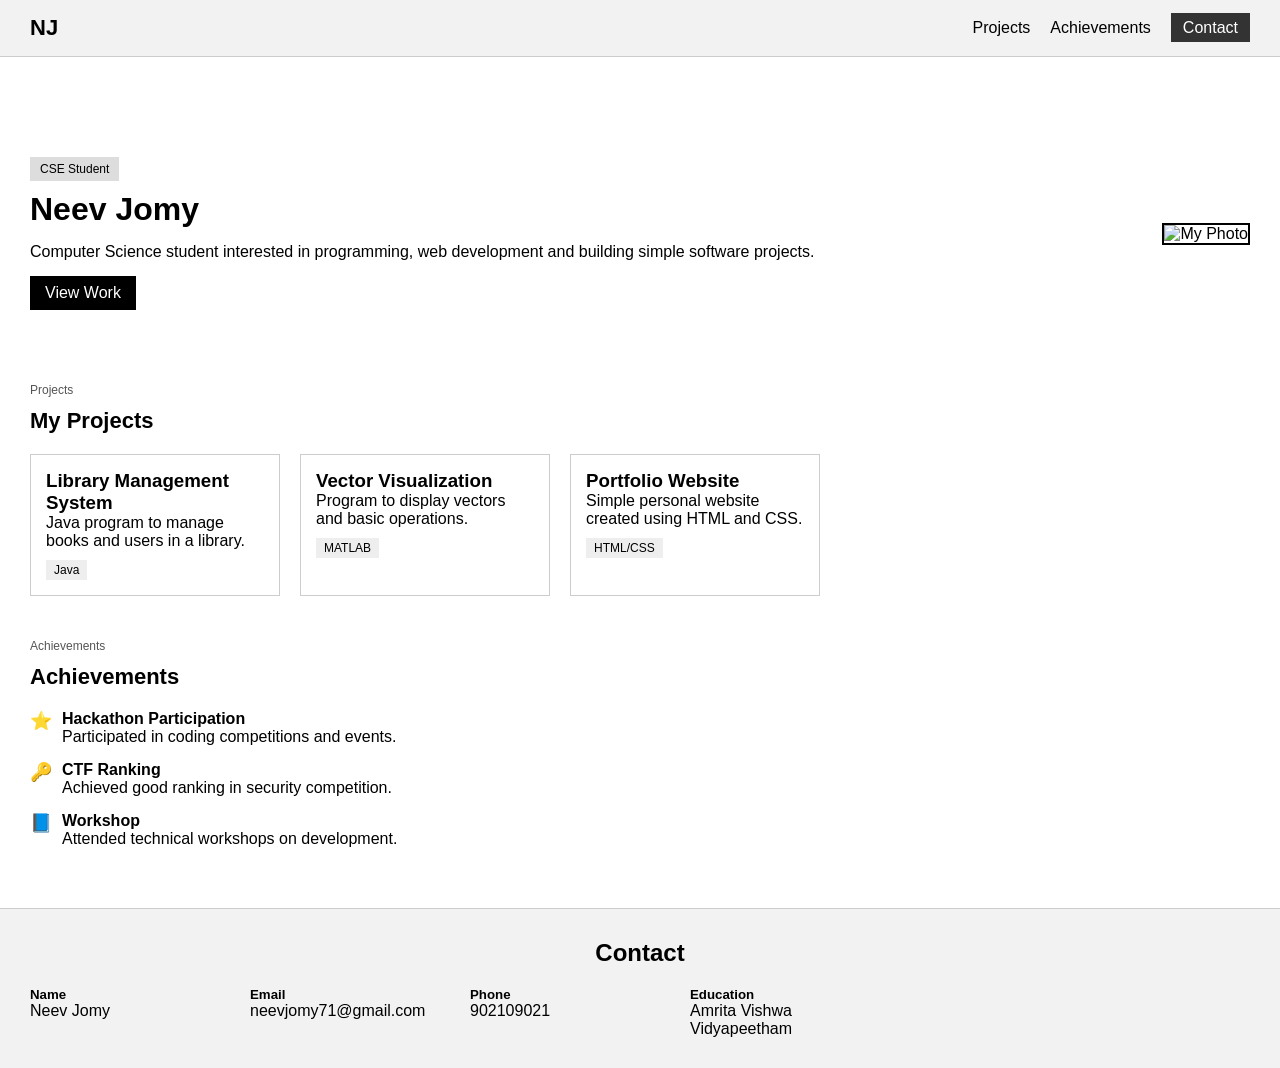
==== index.html @ f5a124c9 "Add files via upload" ====
<!DOCTYPE html>
<html lang="en">
<head>
    <meta charset="UTF-8">
    <meta name="viewport" content="width=device-width, initial-scale=1.0">
    <title>Neev Jomy | Portfolio</title>

    <link rel="stylesheet" href="stylesheet.css">
</head>

<body>

    <!-- NAVBAR -->
    <nav class="navbar">
        <div class="nav-container">
            <div class="logo">NJ</div>

            <ul class="nav-links">
                <li><a href="#projects" class="nav-item">Projects</a></li>
                <li><a href="#achievements" class="nav-item">Achievements</a></li>
                <li><a href="#contact" class="nav-btn">Contact</a></li>
            </ul>
        </div>
    </nav>

    <!-- HERO -->
    <header class="hero">
        <div class="hero-inner">

            <div class="hero-text">
                <span class="badge">CSE Student</span>

                <h1>Neev Jomy</h1>

                <p>
                    Computer Science student interested in programming, web development 
                    and building simple software projects.
                </p>

                <a href="#projects" class="btn-primary">View Work</a>
            </div>

            <div class="hero-image">
                <div class="image-border">
                    <img src="me.jpg" alt="My Photo">
                </div>
            </div>

        </div>
    </header>

    <!-- MAIN -->
    <main class="container">

        <!-- PROJECTS -->
        <section id="projects" class="glass-section">
            <span class="section-label">Projects</span>
            <h2 class="main-title">My Projects</h2>

            <div class="project-grid">

                <div class="project-card">
                    <h3>Library Management System</h3>
                    <p>Java program to manage books and users in a library.</p>
                    <span class="tech-tag">Java</span>
                </div>

                <div class="project-card">
                    <h3>Vector Visualization</h3>
                    <p>Program to display vectors and basic operations.</p>
                    <span class="tech-tag">MATLAB</span>
                </div>

                <div class="project-card">
                    <h3>Portfolio Website</h3>
                    <p>Simple personal website created using HTML and CSS.</p>
                    <span class="tech-tag">HTML/CSS</span>
                </div>

            </div>
        </section>

        <!-- ACHIEVEMENTS -->
        <section id="achievements" class="glass-section">
            <span class="section-label">Achievements</span>
            <h2 class="main-title">Achievements</h2>

            <div class="achievement-item">
                <div class="ach-icon">⭐</div>
                <div>
                    <h4>Hackathon Participation</h4>
                    <p>Participated in coding competitions and events.</p>
                </div>
            </div>

            <div class="achievement-item">
                <div class="ach-icon">🔑</div>
                <div>
                    <h4>CTF Ranking</h4>
                    <p>Achieved good ranking in security competition.</p>
                </div>
            </div>

            <div class="achievement-item">
                <div class="ach-icon">📘</div>
                <div>
                    <h4>Workshop</h4>
                    <p>Attended technical workshops on development.</p>
                </div>
            </div>

        </section>

    </main>

    <!-- FOOTER -->
    <footer id="contact">
        <h2>Contact</h2>

        <div class="contact-details">

            <div class="detail-box">
                <h5>Name</h5>
                <p>Neev Jomy</p>
            </div>

            <div class="detail-box">
                <h5>Email</h5>
                <a href="mailto:neevjomy71@gmail.com" class="contact-link">
                    neevjomy71@gmail.com
                </a>
            </div>

            <div class="detail-box">
                <h5>Phone</h5>
                <p>902109021</p>
            </div>

            <div class="detail-box">
                <h5>Education</h5>
                <p>Amrita Vishwa Vidyapeetham</p>
            </div>

        </div>
    </footer>

</body>
</html>
---- stylesheet.css ----
* {
    margin: 0;
    padding: 0;
    box-sizing: border-box;
}

body {
    font-family: Arial, sans-serif;
    background-color: #ffffff;
    color: #000000;
}

/* NAVBAR */
.navbar {
    background-color: #f2f2f2;
    padding: 15px 30px;
    border-bottom: 1px solid #ccc;
}

.nav-container {
    display: flex;
    justify-content: space-between;
    align-items: center;
}

.logo {
    font-size: 22px;
    font-weight: bold;
}

.nav-links {
    list-style: none;
    display: flex;
    gap: 20px;
}

.nav-item {
    text-decoration: none;
    color: #000;
}

.nav-btn {
    text-decoration: none;
    background-color: #333;
    color: #fff;
    padding: 6px 12px;
}

/* HERO */
.hero {
    padding: 100px 30px 50px;
}

.hero-inner {
    display: flex;
    justify-content: space-between;
    align-items: center;
}

.hero-text h1 {
    font-size: 32px;
}

.badge {
    display: inline-block;
    background-color: #ddd;
    padding: 5px 10px;
    margin-bottom: 10px;
    font-size: 12px;
}

.hero-text p {
    margin: 15px 0;
}

.btn-primary {
    display: inline-block;
    background-color: #000;
    color: #fff;
    padding: 8px 15px;
    text-decoration: none;
}

/* IMAGE */
.image-border img {
    width: 200px;
    border: 2px solid #000;
}

/* SECTIONS */
.container {
    padding: 20px 30px;
}

.glass-section {
    margin-bottom: 40px;
}

.section-label {
    font-size: 12px;
    color: #555;
}

.main-title {
    font-size: 22px;
    margin: 10px 0 20px;
}

/* PROJECTS */
.project-grid {
    display: flex;
    gap: 20px;
    flex-wrap: wrap;
}

.project-card {
    border: 1px solid #ccc;
    padding: 15px;
    width: 250px;
}

.tech-tag {
    display: inline-block;
    margin-top: 10px;
    font-size: 12px;
    background-color: #eee;
    padding: 3px 8px;
}

/* ACHIEVEMENTS */
.achievement-item {
    display: flex;
    gap: 10px;
    margin-bottom: 15px;
}

.ach-icon {
    font-size: 18px;
}

/* FOOTER */
footer {
    background-color: #f2f2f2;
    padding: 30px;
    text-align: center;
    border-top: 1px solid #ccc;
}

.contact-details {
    display: flex;
    flex-wrap: wrap;
    gap: 20px;
    margin-top: 20px;
    text-align: left;
}

.detail-box {
    width: 200px;
}

.contact-link {
    text-decoration: none;
    color: #000;
}
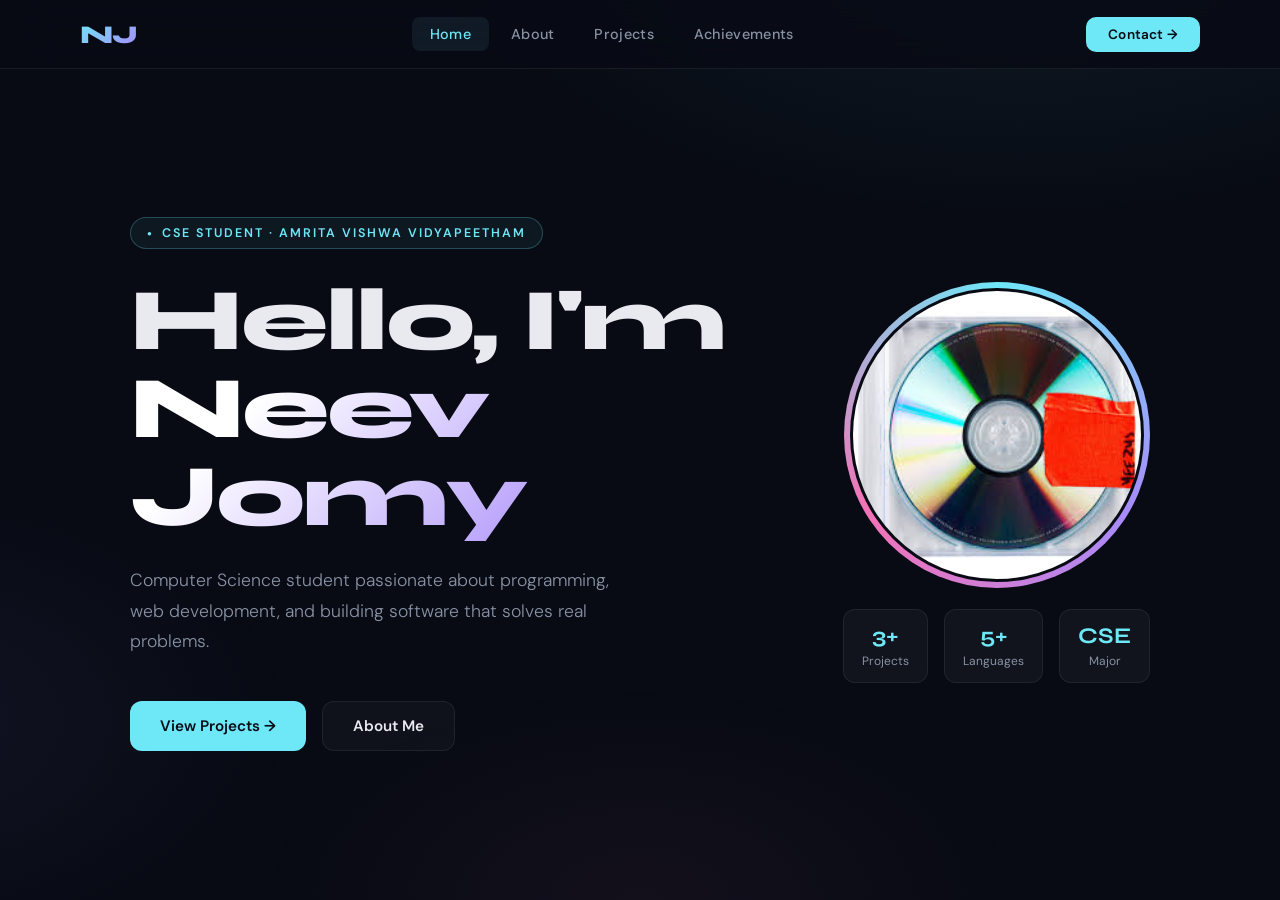
==== commit 3be492df: "Rename index (1).html to index.html" ====
--- a/index.html
+++ b/index.html
@@ -1,148 +1,928 @@
-<!DOCTYPE html>
-<html lang="en">
-<head>
-    <meta charset="UTF-8">
-    <meta name="viewport" content="width=device-width, initial-scale=1.0">
-    <title>Neev Jomy | Portfolio</title>
-
-    <link rel="stylesheet" href="stylesheet.css">
-</head>
-
-<body>
-
-    <!-- NAVBAR -->
-    <nav class="navbar">
-        <div class="nav-container">
-            <div class="logo">NJ</div>
-
-            <ul class="nav-links">
-                <li><a href="#projects" class="nav-item">Projects</a></li>
-                <li><a href="#achievements" class="nav-item">Achievements</a></li>
-                <li><a href="#contact" class="nav-btn">Contact</a></li>
-            </ul>
-        </div>
-    </nav>
-
-    <!-- HERO -->
-    <header class="hero">
-        <div class="hero-inner">
-
-            <div class="hero-text">
-                <span class="badge">CSE Student</span>
-
-                <h1>Neev Jomy</h1>
-
-                <p>
-                    Computer Science student interested in programming, web development 
-                    and building simple software projects.
-                </p>
-
-                <a href="#projects" class="btn-primary">View Work</a>
-            </div>
-
-            <div class="hero-image">
-                <div class="image-border">
-                    <img src="me.jpg" alt="My Photo">
-                </div>
-            </div>
-
-        </div>
-    </header>
-
-    <!-- MAIN -->
-    <main class="container">
-
-        <!-- PROJECTS -->
-        <section id="projects" class="glass-section">
-            <span class="section-label">Projects</span>
-            <h2 class="main-title">My Projects</h2>
-
-            <div class="project-grid">
-
-                <div class="project-card">
-                    <h3>Library Management System</h3>
-                    <p>Java program to manage books and users in a library.</p>
-                    <span class="tech-tag">Java</span>
-                </div>
-
-                <div class="project-card">
-                    <h3>Vector Visualization</h3>
-                    <p>Program to display vectors and basic operations.</p>
-                    <span class="tech-tag">MATLAB</span>
-                </div>
-
-                <div class="project-card">
-                    <h3>Portfolio Website</h3>
-                    <p>Simple personal website created using HTML and CSS.</p>
-                    <span class="tech-tag">HTML/CSS</span>
-                </div>
-
-            </div>
-        </section>
-
-        <!-- ACHIEVEMENTS -->
-        <section id="achievements" class="glass-section">
-            <span class="section-label">Achievements</span>
-            <h2 class="main-title">Achievements</h2>
-
-            <div class="achievement-item">
-                <div class="ach-icon">⭐</div>
-                <div>
-                    <h4>Hackathon Participation</h4>
-                    <p>Participated in coding competitions and events.</p>
-                </div>
-            </div>
-
-            <div class="achievement-item">
-                <div class="ach-icon">🔑</div>
-                <div>
-                    <h4>CTF Ranking</h4>
-                    <p>Achieved good ranking in security competition.</p>
-                </div>
-            </div>
-
-            <div class="achievement-item">
-                <div class="ach-icon">📘</div>
-                <div>
-                    <h4>Workshop</h4>
-                    <p>Attended technical workshops on development.</p>
-                </div>
-            </div>
-
-        </section>
-
-    </main>
-
-    <!-- FOOTER -->
-    <footer id="contact">
-        <h2>Contact</h2>
-
-        <div class="contact-details">
-
-            <div class="detail-box">
-                <h5>Name</h5>
-                <p>Neev Jomy</p>
-            </div>
-
-            <div class="detail-box">
-                <h5>Email</h5>
-                <a href="mailto:neevjomy71@gmail.com" class="contact-link">
-                    neevjomy71@gmail.com
-                </a>
-            </div>
-
-            <div class="detail-box">
-                <h5>Phone</h5>
-                <p>902109021</p>
-            </div>
-
-            <div class="detail-box">
-                <h5>Education</h5>
-                <p>Amrita Vishwa Vidyapeetham</p>
-            </div>
-
-        </div>
-    </footer>
-
-</body>
-</html>+<!DOCTYPE html>
+<html lang="en">
+<head>
+  <meta charset="UTF-8">
+  <meta name="viewport" content="width=device-width, initial-scale=1.0">
+  <title>Neev Jomy | Portfolio</title>
+  <link rel="preconnect" href="https://fonts.googleapis.com">
+  <link rel="preconnect" href="https://fonts.gstatic.com" crossorigin>
+  <link href="https://fonts.googleapis.com/css2?family=Syne:wght@400;600;700;800&family=DM+Sans:ital,wght@0,300;0,400;0,500;1,300&display=swap" rel="stylesheet">
+  <style>
+    :root {
+      --bg: #080b14;
+      --surface: rgba(255,255,255,0.03);
+      --border: rgba(255,255,255,0.07);
+      --accent: #6ee7f7;
+      --accent2: #a78bfa;
+      --accent3: #f472b6;
+      --text: #e8eaf0;
+      --muted: #8892a4;
+      --card: rgba(255,255,255,0.04);
+    }
+
+    * { margin: 0; padding: 0; box-sizing: border-box; }
+
+    html { scroll-behavior: smooth; }
+
+    body {
+      font-family: 'DM Sans', sans-serif;
+      background: var(--bg);
+      color: var(--text);
+      min-height: 100vh;
+      overflow-x: hidden;
+    }
+
+    /* Background mesh */
+    body::before {
+      content: '';
+      position: fixed;
+      inset: 0;
+      background:
+        radial-gradient(ellipse 80% 60% at 80% -10%, rgba(110,231,247,0.08) 0%, transparent 60%),
+        radial-gradient(ellipse 60% 50% at -10% 80%, rgba(167,139,250,0.07) 0%, transparent 55%),
+        radial-gradient(ellipse 50% 40% at 50% 100%, rgba(244,114,182,0.05) 0%, transparent 60%);
+      pointer-events: none;
+      z-index: 0;
+    }
+
+    /* ── NAVBAR ── */
+    nav {
+      position: fixed;
+      top: 0; width: 100%;
+      z-index: 1000;
+      backdrop-filter: blur(24px);
+      background: rgba(8,11,20,0.8);
+      border-bottom: 1px solid var(--border);
+    }
+
+    .nav-inner {
+      max-width: 1200px;
+      margin: 0 auto;
+      padding: 0 40px;
+      height: 68px;
+      display: flex;
+      align-items: center;
+      justify-content: space-between;
+    }
+
+    .logo {
+      font-family: 'Syne', sans-serif;
+      font-weight: 800;
+      font-size: 1.6rem;
+      letter-spacing: -1px;
+      background: linear-gradient(135deg, var(--accent), var(--accent2));
+      -webkit-background-clip: text;
+      -webkit-text-fill-color: transparent;
+    }
+
+    .nav-links {
+      display: flex;
+      gap: 4px;
+      list-style: none;
+    }
+
+    .nav-links button {
+      background: none;
+      border: none;
+      cursor: pointer;
+      font-family: 'DM Sans', sans-serif;
+      font-size: 0.9rem;
+      font-weight: 500;
+      color: var(--muted);
+      padding: 8px 18px;
+      border-radius: 8px;
+      transition: all 0.2s;
+      letter-spacing: 0.3px;
+    }
+
+    .nav-links button:hover { color: var(--text); background: var(--surface); }
+    .nav-links button.active { color: var(--accent); background: rgba(110,231,247,0.08); }
+
+    .nav-contact {
+      font-family: 'DM Sans', sans-serif;
+      font-size: 0.85rem;
+      font-weight: 600;
+      color: var(--bg);
+      background: var(--accent);
+      padding: 9px 22px;
+      border-radius: 10px;
+      text-decoration: none;
+      transition: all 0.2s;
+      letter-spacing: 0.2px;
+    }
+
+    .nav-contact:hover { opacity: 0.85; transform: translateY(-1px); }
+
+    /* ── PAGES ── */
+    .page { display: none; padding-top: 68px; position: relative; z-index: 1; }
+    .page.active { display: block; }
+
+    .wrap { max-width: 1100px; margin: 0 auto; padding: 0 40px; }
+
+    /* ── HOME PAGE ── */
+    .home-hero {
+      min-height: calc(100vh - 68px);
+      display: flex;
+      align-items: center;
+      padding: 60px 40px;
+      max-width: 1100px;
+      margin: 0 auto;
+      gap: 80px;
+    }
+
+    .hero-left { flex: 1; }
+
+    .hero-tag {
+      display: inline-flex;
+      align-items: center;
+      gap: 8px;
+      font-size: 0.78rem;
+      font-weight: 600;
+      letter-spacing: 2px;
+      text-transform: uppercase;
+      color: var(--accent);
+      border: 1px solid rgba(110,231,247,0.25);
+      background: rgba(110,231,247,0.06);
+      padding: 7px 16px;
+      border-radius: 40px;
+      margin-bottom: 28px;
+    }
+
+    .hero-tag::before { content: '●'; font-size: 0.5rem; }
+
+    h1.hero-name {
+      font-family: 'Syne', sans-serif;
+      font-size: clamp(3.2rem, 7vw, 5.5rem);
+      font-weight: 800;
+      line-height: 1.0;
+      letter-spacing: -2px;
+      margin-bottom: 24px;
+    }
+
+    h1.hero-name span {
+      display: block;
+      background: linear-gradient(135deg, #fff 20%, var(--accent2) 80%);
+      -webkit-background-clip: text;
+      -webkit-text-fill-color: transparent;
+    }
+
+    .hero-desc {
+      font-size: 1.1rem;
+      color: var(--muted);
+      line-height: 1.75;
+      max-width: 480px;
+      margin-bottom: 44px;
+      font-weight: 300;
+    }
+
+    .hero-actions { display: flex; gap: 16px; flex-wrap: wrap; }
+
+    .btn-main {
+      display: inline-flex;
+      align-items: center;
+      gap: 8px;
+      font-family: 'DM Sans', sans-serif;
+      font-weight: 600;
+      font-size: 0.95rem;
+      color: var(--bg);
+      background: var(--accent);
+      padding: 14px 30px;
+      border-radius: 12px;
+      text-decoration: none;
+      border: none;
+      cursor: pointer;
+      transition: all 0.25s;
+    }
+
+    .btn-main:hover { transform: translateY(-2px); box-shadow: 0 12px 30px rgba(110,231,247,0.25); }
+
+    .btn-ghost {
+      display: inline-flex;
+      align-items: center;
+      gap: 8px;
+      font-family: 'DM Sans', sans-serif;
+      font-weight: 600;
+      font-size: 0.95rem;
+      color: var(--text);
+      background: var(--surface);
+      border: 1px solid var(--border);
+      padding: 14px 30px;
+      border-radius: 12px;
+      text-decoration: none;
+      cursor: pointer;
+      transition: all 0.25s;
+    }
+
+    .btn-ghost:hover { border-color: var(--accent2); color: var(--accent2); transform: translateY(-2px); }
+
+    /* Profile photo */
+    .hero-right {
+      flex-shrink: 0;
+      display: flex;
+      flex-direction: column;
+      align-items: center;
+      gap: 24px;
+    }
+
+    .photo-frame {
+      position: relative;
+      width: 300px;
+      height: 300px;
+    }
+
+    .photo-frame::before {
+      content: '';
+      position: absolute;
+      inset: -3px;
+      border-radius: 50%;
+      background: conic-gradient(from 0deg, var(--accent), var(--accent2), var(--accent3), var(--accent));
+      animation: spin 6s linear infinite;
+    }
+
+    @keyframes spin { to { transform: rotate(360deg); } }
+
+    .photo-frame::after {
+      content: '';
+      position: absolute;
+      inset: 3px;
+      border-radius: 50%;
+      background: var(--bg);
+    }
+
+    .photo-frame img, .photo-placeholder {
+      position: absolute;
+      inset: 6px;
+      width: calc(100% - 12px);
+      height: calc(100% - 12px);
+      border-radius: 50%;
+      object-fit: cover;
+      z-index: 1;
+    }
+
+    .photo-placeholder {
+      background: linear-gradient(135deg, #1a1f35, #0f1628);
+      display: flex;
+      flex-direction: column;
+      align-items: center;
+      justify-content: center;
+      gap: 10px;
+      color: var(--muted);
+      font-size: 0.8rem;
+      text-align: center;
+    }
+
+    .photo-placeholder svg { width: 52px; opacity: 0.4; }
+
+    /* Quick stats */
+    .quick-stats {
+      display: flex;
+      gap: 16px;
+    }
+
+    .stat-chip {
+      background: var(--card);
+      border: 1px solid var(--border);
+      border-radius: 12px;
+      padding: 12px 18px;
+      text-align: center;
+    }
+
+    .stat-chip strong {
+      display: block;
+      font-family: 'Syne', sans-serif;
+      font-size: 1.4rem;
+      font-weight: 700;
+      color: var(--accent);
+    }
+
+    .stat-chip span { font-size: 0.75rem; color: var(--muted); }
+
+    /* ── ABOUT PAGE ── */
+    .page-header {
+      padding: 70px 0 50px;
+      border-bottom: 1px solid var(--border);
+      margin-bottom: 60px;
+    }
+
+    .page-tag {
+      font-size: 0.75rem;
+      letter-spacing: 3px;
+      text-transform: uppercase;
+      color: var(--accent);
+      font-weight: 700;
+      margin-bottom: 14px;
+    }
+
+    h2.page-title {
+      font-family: 'Syne', sans-serif;
+      font-size: clamp(2.2rem, 5vw, 3.5rem);
+      font-weight: 800;
+      letter-spacing: -1.5px;
+      line-height: 1.1;
+    }
+
+    .about-grid {
+      display: grid;
+      grid-template-columns: 1fr 1fr;
+      gap: 50px;
+      align-items: start;
+      padding-bottom: 80px;
+    }
+
+    .about-photo-wrap { position: relative; }
+
+    .about-img {
+      width: 100%;
+      aspect-ratio: 4/5;
+      border-radius: 28px;
+      object-fit: cover;
+      background: linear-gradient(135deg, #1a1f35, #0f1628);
+      display: flex;
+      align-items: center;
+      justify-content: center;
+      overflow: hidden;
+      border: 1px solid var(--border);
+    }
+
+    .about-img-placeholder {
+      width: 100%;
+      aspect-ratio: 4/5;
+      border-radius: 28px;
+      background: linear-gradient(135deg, #12172b, #0e1322);
+      border: 1px solid var(--border);
+      display: flex;
+      flex-direction: column;
+      align-items: center;
+      justify-content: center;
+      gap: 14px;
+      color: var(--muted);
+      font-size: 0.85rem;
+    }
+
+    .about-img-placeholder svg { width: 60px; opacity: 0.35; }
+
+    .about-img-badge {
+      position: absolute;
+      bottom: -18px;
+      left: 50%;
+      transform: translateX(-50%);
+      background: var(--accent);
+      color: var(--bg);
+      padding: 10px 24px;
+      border-radius: 40px;
+      font-weight: 700;
+      font-size: 0.85rem;
+      white-space: nowrap;
+    }
+
+    .about-content { padding-top: 10px; }
+
+    .about-content h3 {
+      font-family: 'Syne', sans-serif;
+      font-size: 1.6rem;
+      font-weight: 700;
+      margin-bottom: 18px;
+    }
+
+    .about-content p {
+      color: var(--muted);
+      line-height: 1.8;
+      margin-bottom: 16px;
+      font-weight: 300;
+      font-size: 1.02rem;
+    }
+
+    .info-list { list-style: none; margin-top: 30px; }
+
+    .info-list li {
+      display: flex;
+      gap: 14px;
+      padding: 14px 0;
+      border-bottom: 1px solid var(--border);
+      font-size: 0.95rem;
+    }
+
+    .info-list li:last-child { border-bottom: none; }
+    .info-list li strong { color: var(--muted); font-weight: 500; min-width: 100px; }
+
+    /* Languages/Skills section */
+    .skills-section { padding-bottom: 80px; }
+
+    .skills-section h3 {
+      font-family: 'Syne', sans-serif;
+      font-size: 1.6rem;
+      font-weight: 700;
+      margin-bottom: 36px;
+      letter-spacing: -0.5px;
+    }
+
+    .lang-grid {
+      display: grid;
+      grid-template-columns: repeat(auto-fill, minmax(140px, 1fr));
+      gap: 18px;
+    }
+
+    .lang-card {
+      background: var(--card);
+      border: 1px solid var(--border);
+      border-radius: 18px;
+      padding: 28px 16px 20px;
+      text-align: center;
+      transition: all 0.25s;
+      cursor: default;
+    }
+
+    .lang-card:hover {
+      border-color: var(--accent);
+      transform: translateY(-4px);
+      box-shadow: 0 12px 30px rgba(0,0,0,0.3);
+    }
+
+    .lang-logo {
+      width: 52px;
+      height: 52px;
+      margin: 0 auto 14px;
+      display: flex;
+      align-items: center;
+      justify-content: center;
+    }
+
+    .lang-logo img {
+      width: 100%;
+      height: 100%;
+      object-fit: contain;
+    }
+
+    .lang-name {
+      font-family: 'Syne', sans-serif;
+      font-size: 0.85rem;
+      font-weight: 700;
+      letter-spacing: 0.5px;
+    }
+
+    .lang-level {
+      font-size: 0.72rem;
+      color: var(--muted);
+      margin-top: 4px;
+    }
+
+    /* ── PROJECTS PAGE ── */
+    .project-grid {
+      display: grid;
+      grid-template-columns: repeat(auto-fill, minmax(320px, 1fr));
+      gap: 24px;
+      padding-bottom: 80px;
+    }
+
+    .proj-card {
+      background: var(--card);
+      border: 1px solid var(--border);
+      border-radius: 20px;
+      padding: 32px;
+      transition: all 0.25s;
+      display: flex;
+      flex-direction: column;
+    }
+
+    .proj-card:hover {
+      border-color: rgba(110,231,247,0.3);
+      transform: translateY(-6px);
+      box-shadow: 0 20px 40px rgba(0,0,0,0.4);
+    }
+
+    .proj-icon {
+      width: 48px;
+      height: 48px;
+      border-radius: 14px;
+      display: flex;
+      align-items: center;
+      justify-content: center;
+      font-size: 1.4rem;
+      margin-bottom: 20px;
+    }
+
+    .proj-card h3 {
+      font-family: 'Syne', sans-serif;
+      font-size: 1.15rem;
+      font-weight: 700;
+      margin-bottom: 10px;
+      letter-spacing: -0.3px;
+    }
+
+    .proj-card p { color: var(--muted); font-size: 0.92rem; line-height: 1.65; flex: 1; }
+
+    .proj-footer {
+      display: flex;
+      align-items: center;
+      justify-content: space-between;
+      margin-top: 24px;
+    }
+
+    .tag {
+      display: inline-flex;
+      align-items: center;
+      gap: 6px;
+      font-size: 0.75rem;
+      font-weight: 600;
+      padding: 5px 12px;
+      border-radius: 8px;
+      letter-spacing: 0.3px;
+    }
+
+    .tag img { width: 14px; height: 14px; object-fit: contain; }
+
+    .tag.java { background: rgba(237,108,2,0.12); color: #fb923c; }
+    .tag.matlab { background: rgba(110,231,247,0.1); color: var(--accent); }
+    .tag.web { background: rgba(167,139,250,0.1); color: var(--accent2); }
+
+    /* ── ACHIEVEMENTS PAGE ── */
+    .ach-list { padding-bottom: 80px; }
+
+    .ach-card {
+      display: flex;
+      gap: 28px;
+      align-items: flex-start;
+      background: var(--card);
+      border: 1px solid var(--border);
+      border-radius: 20px;
+      padding: 32px;
+      margin-bottom: 20px;
+      transition: all 0.25s;
+    }
+
+    .ach-card:hover {
+      border-color: rgba(167,139,250,0.3);
+      transform: translateX(4px);
+    }
+
+    .ach-icon-wrap {
+      width: 56px;
+      height: 56px;
+      border-radius: 16px;
+      display: flex;
+      align-items: center;
+      justify-content: center;
+      font-size: 1.6rem;
+      flex-shrink: 0;
+    }
+
+    .ach-card h4 {
+      font-family: 'Syne', sans-serif;
+      font-size: 1.1rem;
+      font-weight: 700;
+      margin-bottom: 8px;
+    }
+
+    .ach-card p { color: var(--muted); font-size: 0.92rem; line-height: 1.65; }
+
+    .ach-year {
+      margin-top: 10px;
+      font-size: 0.75rem;
+      color: var(--accent2);
+      font-weight: 600;
+      letter-spacing: 1px;
+    }
+
+    /* ── FOOTER / CONTACT ── */
+    .contact-section {
+      padding: 80px 0;
+      border-top: 1px solid var(--border);
+    }
+
+    .contact-row {
+      display: grid;
+      grid-template-columns: repeat(auto-fit, minmax(200px, 1fr));
+      gap: 24px;
+      margin-top: 50px;
+    }
+
+    .contact-box {
+      background: var(--card);
+      border: 1px solid var(--border);
+      border-radius: 16px;
+      padding: 24px;
+      transition: all 0.2s;
+    }
+
+    .contact-box:hover { border-color: var(--accent); }
+
+    .contact-box label {
+      font-size: 0.72rem;
+      letter-spacing: 2px;
+      text-transform: uppercase;
+      color: var(--accent);
+      font-weight: 700;
+    }
+
+    .contact-box p, .contact-box a {
+      display: block;
+      margin-top: 8px;
+      font-size: 1rem;
+      font-weight: 500;
+      color: var(--text);
+      text-decoration: none;
+    }
+
+    .contact-box a:hover { color: var(--accent); }
+
+    /* ── RESPONSIVE ── */
+    @media (max-width: 768px) {
+      .home-hero { flex-direction: column; padding: 50px 20px; gap: 50px; text-align: center; }
+      .hero-desc { margin: 0 auto 40px; }
+      .hero-actions { justify-content: center; }
+      .about-grid { grid-template-columns: 1fr; }
+      .nav-inner { padding: 0 20px; }
+      .wrap { padding: 0 20px; }
+      .photo-frame { width: 220px; height: 220px; }
+      .quick-stats { justify-content: center; }
+    }
+
+    /* ── ANIMATIONS ── */
+    @keyframes fadeUp {
+      from { opacity: 0; transform: translateY(24px); }
+      to { opacity: 1; transform: translateY(0); }
+    }
+
+    .page.active .home-hero > *,
+    .page.active .page-header,
+    .page.active .about-grid,
+    .page.active .project-grid,
+    .page.active .ach-card,
+    .page.active .lang-card {
+      animation: fadeUp 0.5s ease both;
+    }
+
+    .hero-left { animation-delay: 0.05s; }
+    .hero-right { animation-delay: 0.15s; }
+  </style>
+</head>
+<body>
+
+  <!-- NAV -->
+  <nav>
+    <div class="nav-inner">
+      <div class="logo">NJ</div>
+      <ul class="nav-links">
+        <li><button onclick="showPage('home')" class="active" id="nav-home">Home</button></li>
+        <li><button onclick="showPage('about')" id="nav-about">About</button></li>
+        <li><button onclick="showPage('projects')" id="nav-projects">Projects</button></li>
+        <li><button onclick="showPage('achievements')" id="nav-achievements">Achievements</button></li>
+      </ul>
+      <a href="mailto:neevjomy71@gmail.com" class="nav-contact">Contact →</a>
+    </div>
+  </nav>
+
+  <!-- ── HOME ── -->
+  <div class="page active" id="page-home">
+    <div class="home-hero">
+      <div class="hero-left">
+        <div class="hero-tag">CSE Student · Amrita Vishwa Vidyapeetham</div>
+        <h1 class="hero-name">
+          Hello, I'm<br>
+          <span>Neev Jomy</span>
+        </h1>
+        <p class="hero-desc">
+          Computer Science student passionate about programming, web development,
+          and building software that solves real problems.
+        </p>
+        <div class="hero-actions">
+          <button class="btn-main" onclick="showPage('projects')">View Projects →</button>
+          <button class="btn-ghost" onclick="showPage('about')">About Me</button>
+        </div>
+      </div>
+
+      <div class="hero-right">
+        <div class="photo-frame">
+          <!-- REPLACE the img src below with your actual photo filename -->
+          <img src="images.jpeg" alt="Neev Jomy">
+        </div>
+        <div class="quick-stats">
+          <div class="stat-chip"><strong>3+</strong><span>Projects</span></div>
+          <div class="stat-chip"><strong>5+</strong><span>Languages</span></div>
+          <div class="stat-chip"><strong>CSE</strong><span>Major</span></div>
+        </div>
+      </div>
+    </div>
+  </div>
+
+  <!-- ── ABOUT ── -->
+  <div class="page" id="page-about">
+    <div class="wrap">
+      <div class="page-header">
+        <div class="page-tag">About</div>
+        <h2 class="page-title">A little about me</h2>
+      </div>
+
+      <div class="about-grid">
+        <div class="about-photo-wrap">
+            <img src="kanye.jpg" alt="Neev Jomy" class="about-img">
+        </div>
+
+        <div class="about-content">
+          <h3>Who am I?</h3>
+          <p>
+            I'm a Computer Science student at Amrita Vishwa Vidyapeetham with a
+            curiosity-driven approach to technology. I enjoy exploring different
+            areas — from backend logic to front-end design — and building things
+            that work.
+          </p>
+          <p>
+            Outside of code, I participate in hackathons, CTF competitions, and
+            technical workshops that keep pushing my skills further.
+          </p>
+          <ul class="info-list">
+            <li><strong>University</strong> Amrita Vishwa Vidyapeetham</li>
+            <li><strong>Degree</strong> B.Tech in Computer Science</li>
+            <li><strong>Email</strong> neevjomy71@gmail.com</li>
+            <li><strong>Phone</strong> 902109021</li>
+            <li><strong>Interests</strong> Web Dev, Security, Software</li>
+          </ul>
+        </div>
+      </div>
+
+      <!-- LANGUAGES / SKILLS -->
+      <div class="skills-section">
+        <h3>Languages & Tools I Know</h3>
+        <div class="lang-grid">
+
+          <div class="lang-card">
+            <div class="lang-logo">
+              <img src="https://cdn.jsdelivr.net/gh/devicons/devicon/icons/python/python-original.svg" alt="Python">
+            </div>
+            <div class="lang-name">Python</div>
+            <div class="lang-level">Intermediate</div>
+          </div>
+
+          <div class="lang-card">
+            <div class="lang-logo">
+              <img src="https://cdn.jsdelivr.net/gh/devicons/devicon/icons/java/java-original.svg" alt="Java">
+            </div>
+            <div class="lang-name">Java</div>
+            <div class="lang-level">Intermediate</div>
+          </div>
+
+          <div class="lang-card">
+            <div class="lang-logo">
+              <img src="https://cdn.jsdelivr.net/gh/devicons/devicon/icons/c/c-original.svg" alt="C">
+            </div>
+            <div class="lang-name">C</div>
+            <div class="lang-level">Beginner</div>
+          </div>
+
+          <div class="lang-card">
+            <div class="lang-logo">
+              <img src="https://cdn.jsdelivr.net/gh/devicons/devicon/icons/html5/html5-original.svg" alt="HTML">
+            </div>
+            <div class="lang-name">HTML</div>
+            <div class="lang-level">Intermediate</div>
+          </div>
+
+          <div class="lang-card">
+            <div class="lang-logo">
+              <img src="https://cdn.jsdelivr.net/gh/devicons/devicon/icons/css3/css3-original.svg" alt="CSS">
+            </div>
+            <div class="lang-name">CSS</div>
+            <div class="lang-level">Intermediate</div>
+          </div>
+
+          <div class="lang-card">
+            <div class="lang-logo">
+              <img src="https://cdn.jsdelivr.net/gh/devicons/devicon/icons/matlab/matlab-original.svg" alt="MATLAB">
+            </div>
+            <div class="lang-name">MATLAB</div>
+            <div class="lang-level">Beginner</div>
+          </div>
+
+          <div class="lang-card">
+            <div class="lang-logo">
+              <img src="https://cdn.jsdelivr.net/gh/devicons/devicon/icons/git/git-original.svg" alt="Git">
+            </div>
+            <div class="lang-name">Git</div>
+            <div class="lang-level">Beginner</div>
+          </div>
+
+          <div class="lang-card">
+            <div class="lang-logo">
+              <img src="https://cdn.jsdelivr.net/gh/devicons/devicon/icons/linux/linux-original.svg" alt="Linux">
+            </div>
+            <div class="lang-name">Linux</div>
+            <div class="lang-level">Beginner</div>
+          </div>
+
+        </div>
+      </div>
+    </div>
+  </div>
+
+  <!-- ── PROJECTS ── -->
+  <div class="page" id="page-projects">
+    <div class="wrap">
+      <div class="page-header">
+        <div class="page-tag">Projects</div>
+        <h2 class="page-title">Things I've built</h2>
+      </div>
+
+      <div class="project-grid">
+
+        <div class="proj-card">
+          <div class="proj-icon" style="background:rgba(237,108,2,0.12)">☕</div>
+          <h3>Library Management System</h3>
+          <p>A Java-based application to manage books, users, and borrowing records in a library. Covers OOP principles and file handling.</p>
+          <div class="proj-footer">
+            <span class="tag java">
+              <img src="https://cdn.jsdelivr.net/gh/devicons/devicon/icons/java/java-original.svg" alt=""> Java
+            </span>
+          </div>
+        </div>
+
+        <div class="proj-card">
+          <div class="proj-icon" style="background:rgba(110,231,247,0.08)">📐</div>
+          <h3>Vector Visualization</h3>
+          <p>MATLAB program that renders vectors in 2D/3D space and demonstrates basic vector arithmetic operations interactively.</p>
+          <div class="proj-footer">
+            <span class="tag matlab">
+              <img src="https://cdn.jsdelivr.net/gh/devicons/devicon/icons/matlab/matlab-original.svg" alt=""> MATLAB
+            </span>
+          </div>
+        </div>
+
+        <div class="proj-card">
+          <div class="proj-icon" style="background:rgba(167,139,250,0.1)">🌐</div>
+          <h3>Portfolio Website</h3>
+          <p>Personal portfolio built from scratch with HTML and CSS — responsive design, smooth animations, and clean layout.</p>
+          <div class="proj-footer">
+            <span class="tag web">
+              <img src="https://cdn.jsdelivr.net/gh/devicons/devicon/icons/html5/html5-original.svg" alt=""> HTML / CSS
+            </span>
+          </div>
+        </div>
+
+      </div>
+    </div>
+  </div>
+
+  <!-- ── ACHIEVEMENTS ── -->
+  <div class="page" id="page-achievements">
+    <div class="wrap">
+      <div class="page-header">
+        <div class="page-tag">Achievements</div>
+        <h2 class="page-title">Milestones & Recognition</h2>
+      </div>
+
+      <div class="ach-list">
+
+        <div class="ach-card">
+          <div class="ach-icon-wrap" style="background:rgba(251,191,36,0.1)">🏆</div>
+          <div>
+            <h4>Hackathon Participation</h4>
+            <p>Competed in coding competitions and hackathons, collaborating with teams to design and build solutions under time pressure.</p>
+            <div class="ach-year">COMPETITIONS</div>
+          </div>
+        </div>
+
+        <div class="ach-card">
+          <div class="ach-icon-wrap" style="background:rgba(110,231,247,0.08)">🔑</div>
+          <div>
+            <h4>CTF Ranking</h4>
+            <p>Achieved a strong ranking in Capture the Flag cybersecurity competitions, applying problem-solving and security knowledge.</p>
+            <div class="ach-year">SECURITY</div>
+          </div>
+        </div>
+
+        <div class="ach-card">
+          <div class="ach-icon-wrap" style="background:rgba(167,139,250,0.1)">📘</div>
+          <div>
+            <h4>Technical Workshops</h4>
+            <p>Attended and participated in workshops on web development, programming paradigms, and modern software practices.</p>
+            <div class="ach-year">LEARNING</div>
+          </div>
+        </div>
+
+      </div>
+
+      <!-- Contact in achievements page footer -->
+      <div class="contact-section">
+        <div class="page-tag">Contact</div>
+        <h2 class="page-title" style="font-size:2rem;margin-top:14px">Get in touch</h2>
+        <div class="contact-row">
+          <div class="contact-box"><label>Name</label><p>Neev Jomy</p></div>
+          <div class="contact-box"><label>Email</label><a href="mailto:neevjomy71@gmail.com">neevjomy71@gmail.com</a></div>
+          <div class="contact-box"><label>Phone</label><p>902109021</p></div>
+          <div class="contact-box"><label>University</label><p>Amrita Vishwa Vidyapeetham</p></div>
+        </div>
+      </div>
+
+    </div>
+  </div>
+
+  <script>
+    function showPage(name) {
+      document.querySelectorAll('.page').forEach(p => p.classList.remove('active'));
+      document.querySelectorAll('.nav-links button').forEach(b => b.classList.remove('active'));
+      document.getElementById('page-' + name).classList.add('active');
+      document.getElementById('nav-' + name).classList.add('active');
+      window.scrollTo({ top: 0, behavior: 'smooth' });
+    }
+  </script>
+</body>
+</html>
